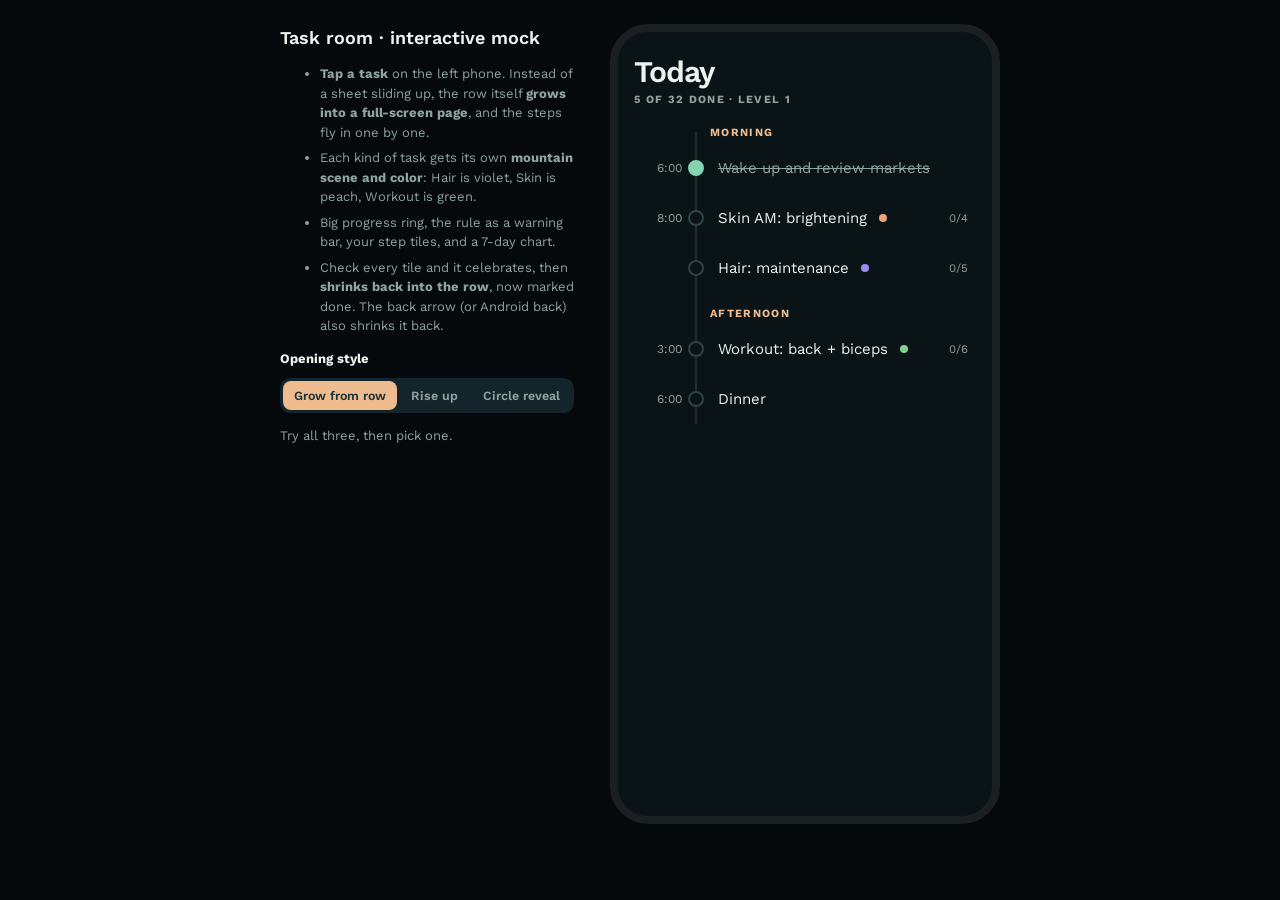
==== mocks/task-room.html @ e06b8969 "Mock: task room" ====
<!doctype html>
<html lang="en"><head><meta charset="utf-8"><meta name="viewport" content="width=device-width,initial-scale=1"><title>Task room</title>
<link rel="stylesheet" href="https://fonts.googleapis.com/css2?family=Work+Sans:wght@400;500;600;700&display=swap">
<style>
:root{--ink:#EEF3F0;--soft:#C4D5D8;--muted:#8FA3A1;--line:#1C2E33;--line2:#2A4248;--peach:#EFBC90;--mint:#86D3B0;--ease:cubic-bezier(.32,.72,0,1)}
*{box-sizing:border-box}body{margin:0;background:#05090B;font-family:"Work Sans",system-ui,sans-serif;color:var(--ink);padding:24px 16px;display:flex;gap:30px;justify-content:center;flex-wrap:wrap}
button{font-family:inherit;cursor:pointer}
.note{width:300px;color:var(--muted);font-size:13px;line-height:1.5}.note h2{color:var(--ink);font-size:18px;margin:0 0 8px;font-weight:600}.note li{margin-bottom:6px}
.note .seg{display:flex;gap:3px;padding:3px;border-radius:10px;background:#13252A;margin:10px 0 4px;width:max-content}.note .seg button{border:0;background:none;color:var(--muted);font-size:12.5px;font-weight:600;padding:7px 11px;border-radius:8px}.note .seg button.on{background:var(--peach);color:#1C3438}
.phone{position:relative;width:390px;height:800px;border-radius:38px;overflow:hidden;background:#0A1416;border:8px solid #1A1F22}
/* today timeline (simplified) */
.today{padding:22px 16px}
.today h1{margin:0;font-size:30px;font-weight:600;letter-spacing:-.03em}.today .meta{font-size:11px;font-weight:700;letter-spacing:.12em;color:var(--muted);margin-top:4px}
.tl{position:relative;margin-top:20px}.tl::before{content:"";position:absolute;left:61px;top:6px;bottom:0;width:2px;background:var(--line)}
.grp{margin:14px 0 4px 76px;font-size:11px;font-weight:700;letter-spacing:.12em;color:var(--peach)}
.row{position:relative;display:flex;align-items:center;gap:12px;width:100%;min-height:50px;padding:6px 8px 6px 52px;border:0;background:none;color:var(--ink);text-align:left;font-size:15px;border-radius:14px}
.row:hover{background:rgba(255,255,255,.03)}
.row .tm{position:absolute;left:0;width:48px;text-align:right;font-size:12px;color:var(--muted)}
.row .dot{width:20px;display:grid;place-items:center;flex:none}.row .dot::before{content:"";width:12px;height:12px;border-radius:50%;border:2px solid var(--line2);background:#0A1416}
.row.done .dot::before{background:var(--mint);border-color:var(--mint)}.row.done .t{color:var(--muted);text-decoration:line-through}
.row .r{margin-left:auto;font-size:11.5px;color:var(--muted)}
.row .sw{width:8px;height:8px;border-radius:50%;flex:none}
/* the task room */
.room{position:absolute;inset:0;z-index:10;display:none;overflow:hidden;background:var(--bg);color:var(--ink)}
.room.on{display:block}
.room canvas{position:absolute;left:0;top:0;width:100%;height:330px}
.room .fade{position:absolute;left:0;right:0;top:180px;height:160px;background:linear-gradient(transparent,var(--bg))}
.rs{position:absolute;inset:0;overflow-y:auto;padding:16px 16px 110px;scrollbar-width:none}
.bar{display:flex;align-items:center;justify-content:space-between}
.ib{width:42px;height:42px;border-radius:50%;border:1px solid rgba(255,255,255,.16);background:rgba(5,12,14,.35);backdrop-filter:blur(8px);color:#fff;display:grid;place-items:center}
.ib svg{width:20px;height:20px;fill:none;stroke:currentColor;stroke-width:2;stroke-linecap:round;stroke-linejoin:round}
.bar .eb{font-size:11px;font-weight:700;letter-spacing:.14em;color:rgba(255,255,255,.75);text-transform:uppercase}
.hero{margin-top:96px;display:flex;align-items:flex-end;justify-content:space-between;gap:12px}
.hero h2{margin:0;font-size:34px;font-weight:600;letter-spacing:-.035em;line-height:1.02;max-width:9ch}
.hero .sub{font-size:13px;color:rgba(255,255,255,.7);margin-top:8px}
.ring{position:relative;width:86px;height:86px;flex:none}.ring svg{width:100%;height:100%}.ring b{position:absolute;inset:0;display:grid;place-items:center;font-size:20px;font-weight:700}
.rule{display:flex;align-items:center;gap:10px;margin-top:16px;padding:10px 12px;border-radius:12px;background:rgba(239,188,144,.1);color:#F1D7BD;font-size:13px}
.rule i{font-style:normal;width:22px;height:22px;border-radius:7px;background:rgba(239,188,144,.2);display:grid;place-items:center;color:var(--peach);font-weight:700;font-size:12px;flex:none}
.grid{display:grid;grid-template-columns:1fr 1fr;gap:10px;margin-top:14px}
.tile{position:relative;min-height:108px;border-radius:18px;padding:14px;border:1px solid rgba(255,255,255,.08);background:rgba(255,255,255,.045);color:var(--ink);text-align:left;font-size:14px;line-height:1.3;display:flex;flex-direction:column;justify-content:space-between;transition:background .25s,border-color .25s,transform .15s;opacity:0;transform:translateY(16px)}
.room.in .tile{opacity:1;transform:none;transition:opacity .4s ease,transform .5s var(--ease),background .25s,border-color .25s}
.tile:active{transform:scale(.97)!important}
.tile .ic{font-size:22px}
.tile.on{background:color-mix(in srgb,var(--acc) 22%,transparent);border-color:color-mix(in srgb,var(--acc) 60%,transparent)}
.tile.on::after{content:"✓";position:absolute;right:10px;top:10px;width:24px;height:24px;border-radius:50%;background:var(--acc);color:#0B1A12;display:grid;place-items:center;font-size:13px;font-weight:700;animation:pop .35s cubic-bezier(.2,.9,.25,1.4)}
@keyframes pop{from{transform:scale(.3)}}
.tile.wide{grid-column:span 2;min-height:64px;flex-direction:row;align-items:center;gap:12px;justify-content:flex-start}
.tile small{display:block;font-size:11px;color:var(--peach);margin-top:4px}
.wk{margin-top:18px;display:flex;align-items:center;gap:12px;font-size:12px;color:var(--muted)}
.wk span{display:flex;gap:4px}.wk span i{width:10px;height:22px;border-radius:3px;background:rgba(255,255,255,.1)}.wk span i.f{background:var(--acc)}
.foot{position:absolute;left:0;right:0;bottom:0;padding:14px 16px 18px;background:linear-gradient(transparent,var(--bg) 30%);display:flex;gap:8px;opacity:0;transition:opacity .3s}
.room.in .foot{opacity:1;transition-delay:.25s}
.foot button{border-radius:16px;padding:16px;font-weight:700;font-size:15px;border:1px solid rgba(255,255,255,.14);background:rgba(255,255,255,.04);color:var(--soft)}
.foot .p{flex:1;background:var(--acc);border-color:var(--acc);color:#0B1A12}
.hero,.rule,.wk,.bar{opacity:0;transform:translateY(10px)}
.room.in .hero,.room.in .rule,.room.in .wk,.room.in .bar{opacity:1;transform:none;transition:opacity .4s ease,transform .5s var(--ease)}
.room.in .hero{transition-delay:.08s}.room.in .rule{transition-delay:.12s}.room.in .wk{transition-delay:.3s}
.cele{position:absolute;inset:0;display:grid;place-items:center;pointer-events:none;opacity:0;transition:opacity .3s}
.cele.on{opacity:1}.cele div{text-align:center;padding:22px 28px;border-radius:22px;background:rgba(5,12,14,.7);backdrop-filter:blur(10px)}
.cele b{display:block;font-size:24px;margin-top:6px}.cele span{color:var(--muted);font-size:13px}
</style></head><body>

<div class="note"><h2>Task room · interactive mock</h2>
<ul>
<li><b>Tap a task</b> on the left phone. Instead of a sheet sliding up, the row itself <b>grows into a full-screen page</b>, and the steps fly in one by one.</li>
<li>Each kind of task gets its own <b>mountain scene and color</b>: Hair is violet, Skin is peach, Workout is green.</li>
<li>Big progress ring, the rule as a warning bar, your step tiles, and a 7-day chart.</li>
<li>Check every tile and it celebrates, then <b>shrinks back into the row</b>, now marked done. The back arrow (or Android back) also shrinks it back.</li>
</ul>
<b style="color:var(--ink);font-size:13px">Opening style</b>
<div class="seg" id="anim"><button data-a="grow" class="on">Grow from row</button><button data-a="rise">Rise up</button><button data-a="iris">Circle reveal</button></div>
<p>Try all three, then pick one.</p></div>

<div class="phone" id="phone">
 <div class="today"><h1>Today</h1><div class="meta">5 OF 32 DONE · LEVEL 1</div>
  <div class="tl">
   <div class="grp">MORNING</div>
   <button class="row done"><span class="tm">6:00</span><span class="dot"></span><span class="t">Wake up and review markets</span></button>
   <button class="row" data-k="skin"><span class="tm">8:00</span><span class="dot"></span><span class="t">Skin AM: brightening</span><span class="sw" style="background:#E9A27A"></span><span class="r">0/4</span></button>
   <button class="row" data-k="hair"><span class="tm"></span><span class="dot"></span><span class="t">Hair: maintenance</span><span class="sw" style="background:#9D8AF0"></span><span class="r">0/5</span></button>
   <div class="grp">AFTERNOON</div>
   <button class="row" data-k="gym"><span class="tm">3:00</span><span class="dot"></span><span class="t">Workout: back + biceps</span><span class="sw" style="background:#7FD08F"></span><span class="r">0/6</span></button>
   <button class="row"><span class="tm">6:00</span><span class="dot"></span><span class="t">Dinner</span></button>
  </div></div>
 <div class="room" id="room"><canvas id="rcv"></canvas><div class="fade"></div>
  <div class="rs" id="rs">
   <div class="bar"><button class="ib" id="rback" aria-label="Back"><svg viewBox="0 0 24 24"><path d="M15 6l-6 6 6 6"/></svg></button><span class="eb" id="reb"></span><button class="ib" aria-label="Edit"><svg viewBox="0 0 24 24"><path d="M4 20h4L19 9l-4-4L4 16z"/></svg></button></div>
   <div class="hero"><div><h2 id="rt"></h2><div class="sub" id="rsub"></div></div><div class="ring"><svg viewBox="0 0 36 36"><circle cx="18" cy="18" r="15" fill="none" stroke="rgba(255,255,255,.12)" stroke-width="3"/><circle id="rring" cx="18" cy="18" r="15" fill="none" stroke="var(--acc)" stroke-width="3" stroke-linecap="round" stroke-dasharray="0 94.2" transform="rotate(-90 18 18)" style="transition:stroke-dasharray .5s cubic-bezier(.32,.72,0,1)"/></svg><b id="rpct">0%</b></div></div>
   <div class="rule" id="rrule"><i>!</i><span></span></div>
   <div class="grid" id="rgrid"></div>
   <div class="wk"><span id="rwk"></span>Last 7 days</div>
  </div>
  <div class="foot"><button class="p" id="rall">Mark all done</button><button>Edit</button></div>
  <div class="cele" id="cele"><div><div style="font-size:42px">✓</div><b>Done</b><span>+10 XP</span></div></div>
 </div>
</div>

<script>
const TASKS={
 hair:{t:"Hair: maintenance",eb:"Tuesdays · Hair",rule:"No shampoo or regular conditioner today.",acc:"#B4A4F5",bg:"#0C0A18",sky:["#06050E","#2A2150"],L:["#4D3F7A","#372C5C","#251E3F"],moon:"#EDE4FF",
  steps:[["💧","Lightly mist hair with water if needed"],["🌀","Reshape curls with fingers"],["🧴","Apply a tiny amount of Air Dry Cream if dry"],["🧪","Apply peptide serum if due","Not before sauna or steam"],["🌙","Wear bonnet at night"]]},
 skin:{t:"Skin AM: brightening",eb:"Every day · Skin",rule:"SPF is the last step, always.",acc:"#F2B58A",bg:"#140C08",sky:["#0A0605","#3A1E12"],L:["#6A3F27","#4C2D1D","#331E13"],moon:"#F4CBA0",
  steps:[["🫧","Gentle cleanser, lukewarm water"],["🍋","Vitamin C serum, 3 drops"],["💧","Moisturizer"],["☀️","SPF 50, two finger lengths","Reapply if outside 2+ hours"]]},
 gym:{t:"Workout: back + biceps",eb:"Tuesdays · Training",rule:"Stop each set with 2–3 reps left.",acc:"#8FDC9F",bg:"#07100B",sky:["#030806","#163023"],L:["#30573F","#22402F","#172C20"],moon:"#ECF0DC",
  steps:[["🏋️","Single-arm row · 4×10–15"],["🔁","Dumbbell pullover · 3×10–12"],["🪽","Rear delt fly · 3×15–20"],["💪","Single-arm curls · 3×8–12"],["🔨","Hammer curls · 2×10–12"],["🚶","Cardio: 15–20 min walk"]]}};
let anim="grow",cur=null,row=null,on=new Set();
const $=id=>document.getElementById(id),phone=$("phone"),room=$("room");
document.querySelectorAll("#anim button").forEach(b=>b.onclick=()=>{anim=b.dataset.a;document.querySelectorAll("#anim button").forEach(x=>x.classList.toggle("on",x===b))});
function paint(T){const cv=$("rcv"),d=devicePixelRatio||1,W=cv.clientWidth||374,H=330;cv.width=W*d;cv.height=H*d;const c=cv.getContext("2d");c.scale(d,d);let s=7;const R=()=>(s=(s*9301+49297)%233280)/233280;
 let g=c.createLinearGradient(0,0,0,H);g.addColorStop(0,T.sky[0]);g.addColorStop(1,T.sky[1]);c.fillStyle=g;c.fillRect(0,0,W,H);
 for(let i=0;i<70;i++){c.fillStyle=`rgba(255,255,255,${.3+R()*.5})`;c.beginPath();c.arc(R()*W,R()*H*.55,R()*.9+.4,0,7);c.fill()}
 const mx=W*.78,my=H*.16;g=c.createRadialGradient(mx,my,0,mx,my,H*.7);g.addColorStop(0,T.moon+"55");g.addColorStop(1,T.moon+"00");c.fillStyle=g;c.fillRect(0,0,W,H);c.fillStyle=T.moon;c.beginPath();c.arc(mx,my,12,0,7);c.fill();
 T.L.forEach((col,L)=>{const base=H*(.5+L*.15),N=65,h=new Array(N).fill(0);let st=N-1,amp=H*.12;while(st>1){const hf=st/2;for(let i=hf;i<N;i+=st)h[i]=(h[i-hf]+h[i+hf])/2+(R()-.5)*amp;amp*=.55;st=hf}
  const pk=[...Array(2+L)].map(()=>({x:R()*W,h:H*(.12+R()*.2),w:W*(.2+R()*.25)})),env=x=>Math.max(0,...pk.map(p=>p.h*Math.pow(Math.max(0,1-Math.abs(x-p.x)/p.w),1.5)));
  c.beginPath();c.moveTo(0,H);for(let i=0;i<N;i++){const x=i/(N-1)*W;c.lineTo(x,base-env(x)-h[i]*.5)}c.lineTo(W,H);c.fillStyle=col;c.fill();c.strokeStyle="rgba(230,240,248,.14)";c.stroke()})}
function render(){const T=TASKS[cur],n=on.size,N=T.steps.length;
 $("rgrid").innerHTML=T.steps.map((s,i)=>`<button class="tile ${N%2&&i===N-1?"wide":""} ${on.has(i)?"on":""}" data-i="${i}" style="transition-delay:${room.classList.contains("in")?0:.14+i*.05}s"><span class="ic">${s[0]}</span><span>${s[1]}${s[2]?`<small>⚠ ${s[2]}</small>`:""}</span></button>`).join("");
 document.querySelectorAll("#rgrid .tile").forEach(b=>b.onclick=()=>{const i=+b.dataset.i;on.has(i)?on.delete(i):on.add(i);try{navigator.vibrate&&navigator.vibrate(8)}catch(e){}render();if(on.size===N)finish()});
 $("rring").setAttribute("stroke-dasharray",`${(n/N*94.2).toFixed(1)} 94.2`);$("rpct").textContent=Math.round(n/N*100)+"%";$("rsub").textContent=`${n} of ${N} steps`}
function open(k,el){cur=k;row=el;on=new Set();const T=TASKS[k];room.style.setProperty("--acc",T.acc);room.style.setProperty("--bg",T.bg);
 $("rt").textContent=T.t;$("reb").textContent=T.eb;$("rrule").querySelector("span").textContent=T.rule;$("rwk").innerHTML=[0,1,1,0,1,1,0].map(f=>`<i class="${f?"f":""}"></i>`).join("");
 room.classList.remove("in");room.classList.add("on");$("rs").scrollTop=0;$("cele").classList.remove("on");paint(T);render();
 const P=phone.getBoundingClientRect(),r=el.getBoundingClientRect(),t=r.top-P.top-8,l=r.left-P.left-8,b=P.bottom-r.bottom-8,rt=P.right-r.right-8;
 let kf;if(anim==="grow")kf=[{clipPath:`inset(${t}px ${rt}px ${b}px ${l}px round 14px)`},{clipPath:"inset(0px 0px 0px 0px round 0px)"}];
 else if(anim==="rise")kf=[{transform:"translateY(100%)",borderRadius:"28px"},{transform:"none",borderRadius:"0"}];
 else{const cx=r.left-P.left+r.width/2,cy=r.top-P.top+r.height/2;kf=[{clipPath:`circle(0px at ${cx}px ${cy}px)`},{clipPath:`circle(140% at ${cx}px ${cy}px)`}]}
 room.animate(kf,{duration:anim==="iris"?620:520,easing:"cubic-bezier(.32,.72,0,1)"});
 requestAnimationFrame(()=>requestAnimationFrame(()=>room.classList.add("in")))}
function close(done){if(!cur)return;const P=phone.getBoundingClientRect(),r=row.getBoundingClientRect(),t=r.top-P.top-8,l=r.left-P.left-8,b=P.bottom-r.bottom-8,rt=P.right-r.right-8;
 let kf;if(anim==="grow")kf=[{clipPath:"inset(0px 0px 0px 0px round 0px)"},{clipPath:`inset(${t}px ${rt}px ${b}px ${l}px round 14px)`}];
 else if(anim==="rise")kf=[{transform:"none"},{transform:"translateY(100%)",borderRadius:"28px"}];
 else{const cx=r.left-P.left+r.width/2,cy=r.top-P.top+r.height/2;kf=[{clipPath:`circle(140% at ${cx}px ${cy}px)`},{clipPath:`circle(0px at ${cx}px ${cy}px)`}]}
 room.classList.remove("in");const a=room.animate(kf,{duration:440,easing:"cubic-bezier(.32,.72,0,1)"});a.onfinish=()=>{room.classList.remove("on");if(done){row.classList.add("done");row.querySelector(".r").textContent="done"}cur=null}}
function finish(){$("cele").classList.add("on");setTimeout(()=>close(true),1100)}
document.querySelectorAll(".row[data-k]").forEach(b=>b.onclick=()=>{if(!b.classList.contains("done"))open(b.dataset.k,b)});
$("rback").onclick=()=>close(false);$("rall").onclick=()=>{TASKS[cur].steps.forEach((_,i)=>on.add(i));render();finish()};
</script>
</body></html>
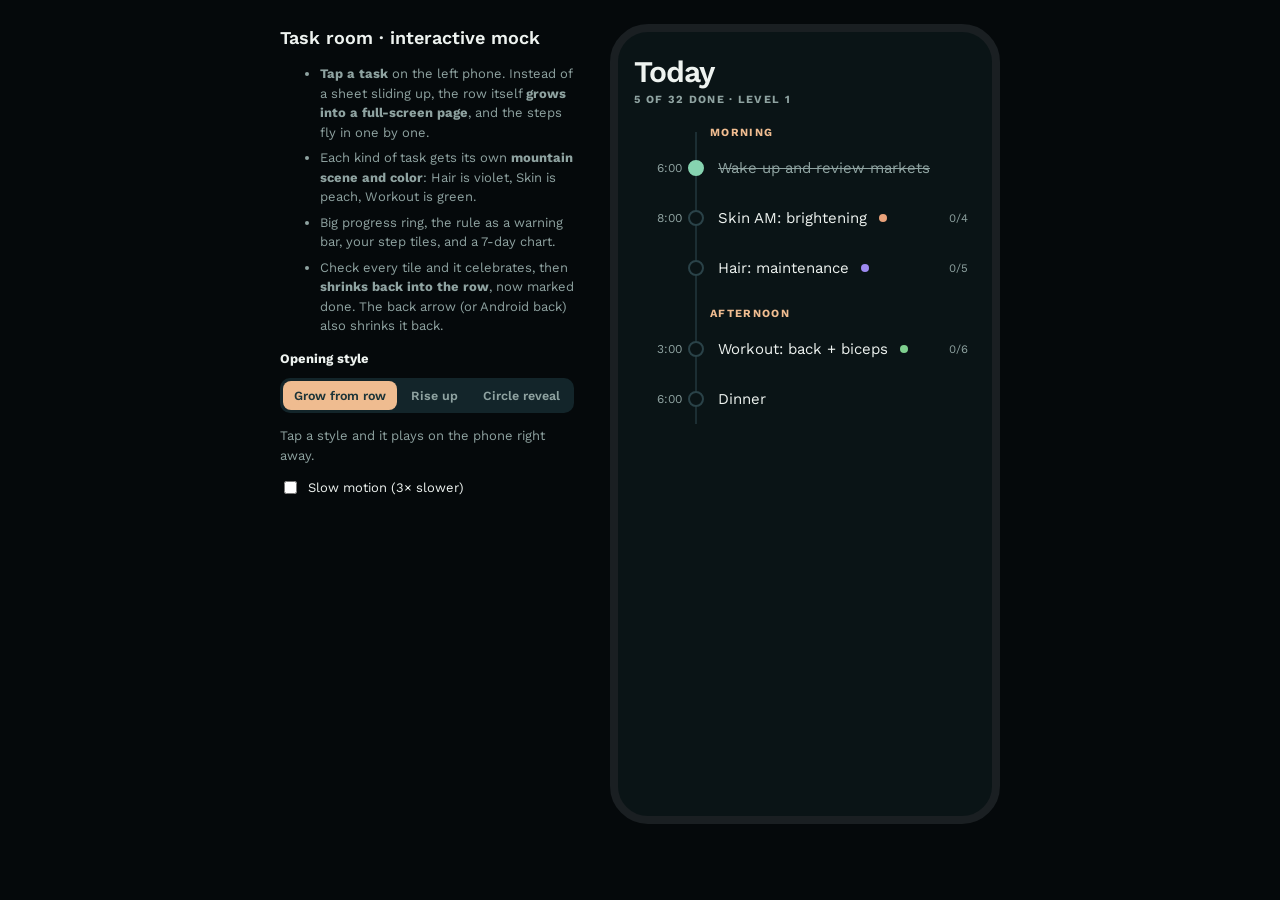
==== commit e9312bd3: "Mock: task room, slower distinct openings" ====
--- a/mocks/task-room.html
+++ b/mocks/task-room.html
@@ -69,7 +69,8 @@
 </ul>
 <b style="color:var(--ink);font-size:13px">Opening style</b>
 <div class="seg" id="anim"><button data-a="grow" class="on">Grow from row</button><button data-a="rise">Rise up</button><button data-a="iris">Circle reveal</button></div>
-<p>Try all three, then pick one.</p></div>
+<p>Tap a style and it plays on the phone right away.</p>
+<label style="display:flex;align-items:center;gap:8px;color:var(--ink);font-size:13px;cursor:pointer"><input type="checkbox" id="slow"> Slow motion (3× slower)</label></div>
 
 <div class="phone" id="phone">
  <div class="today"><h1>Today</h1><div class="meta">5 OF 32 DONE · LEVEL 1</div>
@@ -105,7 +106,11 @@
   steps:[["🏋️","Single-arm row · 4×10–15"],["🔁","Dumbbell pullover · 3×10–12"],["🪽","Rear delt fly · 3×15–20"],["💪","Single-arm curls · 3×8–12"],["🔨","Hammer curls · 2×10–12"],["🚶","Cardio: 15–20 min walk"]]}};
 let anim="grow",cur=null,row=null,on=new Set();
 const $=id=>document.getElementById(id),phone=$("phone"),room=$("room");
-document.querySelectorAll("#anim button").forEach(b=>b.onclick=()=>{anim=b.dataset.a;document.querySelectorAll("#anim button").forEach(x=>x.classList.toggle("on",x===b))});
+const SLOW=()=>$("slow").checked?3:1,today=document.querySelector(".today");
+// tapping a style replays it on the phone: close whatever is open, then open Hair with that style
+document.querySelectorAll("#anim button").forEach(b=>b.onclick=()=>{anim=b.dataset.a;document.querySelectorAll("#anim button").forEach(x=>x.classList.toggle("on",x===b));
+ const go=()=>{const r=document.querySelector(".row[data-k=hair]");r.classList.remove("done");r.querySelector(".r").textContent="0/5";open("hair",r)};
+ if(cur){room.getAnimations().forEach(x=>x.cancel());room.classList.remove("on","in");today.getAnimations().forEach(x=>x.cancel());cur=null;setTimeout(go,250)}else go()});
 function paint(T){const cv=$("rcv"),d=devicePixelRatio||1,W=cv.clientWidth||374,H=330;cv.width=W*d;cv.height=H*d;const c=cv.getContext("2d");c.scale(d,d);let s=7;const R=()=>(s=(s*9301+49297)%233280)/233280;
  let g=c.createLinearGradient(0,0,0,H);g.addColorStop(0,T.sky[0]);g.addColorStop(1,T.sky[1]);c.fillStyle=g;c.fillRect(0,0,W,H);
  for(let i=0;i<70;i++){c.fillStyle=`rgba(255,255,255,${.3+R()*.5})`;c.beginPath();c.arc(R()*W,R()*H*.55,R()*.9+.4,0,7);c.fill()}
@@ -124,13 +129,19 @@
  let kf;if(anim==="grow")kf=[{clipPath:`inset(${t}px ${rt}px ${b}px ${l}px round 14px)`},{clipPath:"inset(0px 0px 0px 0px round 0px)"}];
  else if(anim==="rise")kf=[{transform:"translateY(100%)",borderRadius:"28px"},{transform:"none",borderRadius:"0"}];
  else{const cx=r.left-P.left+r.width/2,cy=r.top-P.top+r.height/2;kf=[{clipPath:`circle(0px at ${cx}px ${cy}px)`},{clipPath:`circle(140% at ${cx}px ${cy}px)`}]}
- room.animate(kf,{duration:anim==="iris"?620:520,easing:"cubic-bezier(.32,.72,0,1)"});
+ const dur={grow:760,rise:700,iris:950}[anim]*SLOW();
+ room.animate(kf,{duration:dur,easing:anim==="iris"?"cubic-bezier(.65,0,.35,1)":"cubic-bezier(.32,.72,0,1)"});
+ // each style moves the Today page behind it differently, so they feel distinct
+ if(anim==="rise")today.animate([{transform:"none",filter:"none"},{transform:"scale(.92)",filter:"brightness(.5)"}],{duration:dur,easing:"cubic-bezier(.32,.72,0,1)",fill:"forwards"});
+ if(anim==="grow")today.animate([{filter:"none"},{filter:"blur(6px) brightness(.6)"}],{duration:dur,fill:"forwards"});
  requestAnimationFrame(()=>requestAnimationFrame(()=>room.classList.add("in")))}
 function close(done){if(!cur)return;const P=phone.getBoundingClientRect(),r=row.getBoundingClientRect(),t=r.top-P.top-8,l=r.left-P.left-8,b=P.bottom-r.bottom-8,rt=P.right-r.right-8;
  let kf;if(anim==="grow")kf=[{clipPath:"inset(0px 0px 0px 0px round 0px)"},{clipPath:`inset(${t}px ${rt}px ${b}px ${l}px round 14px)`}];
  else if(anim==="rise")kf=[{transform:"none"},{transform:"translateY(100%)",borderRadius:"28px"}];
  else{const cx=r.left-P.left+r.width/2,cy=r.top-P.top+r.height/2;kf=[{clipPath:`circle(140% at ${cx}px ${cy}px)`},{clipPath:`circle(0px at ${cx}px ${cy}px)`}]}
- room.classList.remove("in");const a=room.animate(kf,{duration:440,easing:"cubic-bezier(.32,.72,0,1)"});a.onfinish=()=>{room.classList.remove("on");if(done){row.classList.add("done");row.querySelector(".r").textContent="done"}cur=null}}
+ room.classList.remove("in");const cd=560*SLOW();const a=room.animate(kf,{duration:cd,easing:"cubic-bezier(.32,.72,0,1)"});
+ today.getAnimations().forEach(x=>x.reverse());
+ a.onfinish=()=>{room.classList.remove("on");today.getAnimations().forEach(x=>x.cancel());if(done){row.classList.add("done");row.querySelector(".r").textContent="done"}cur=null}}
 function finish(){$("cele").classList.add("on");setTimeout(()=>close(true),1100)}
 document.querySelectorAll(".row[data-k]").forEach(b=>b.onclick=()=>{if(!b.classList.contains("done"))open(b.dataset.k,b)});
 $("rback").onclick=()=>close(false);$("rall").onclick=()=>{TASKS[cur].steps.forEach((_,i)=>on.add(i));render();finish()};
